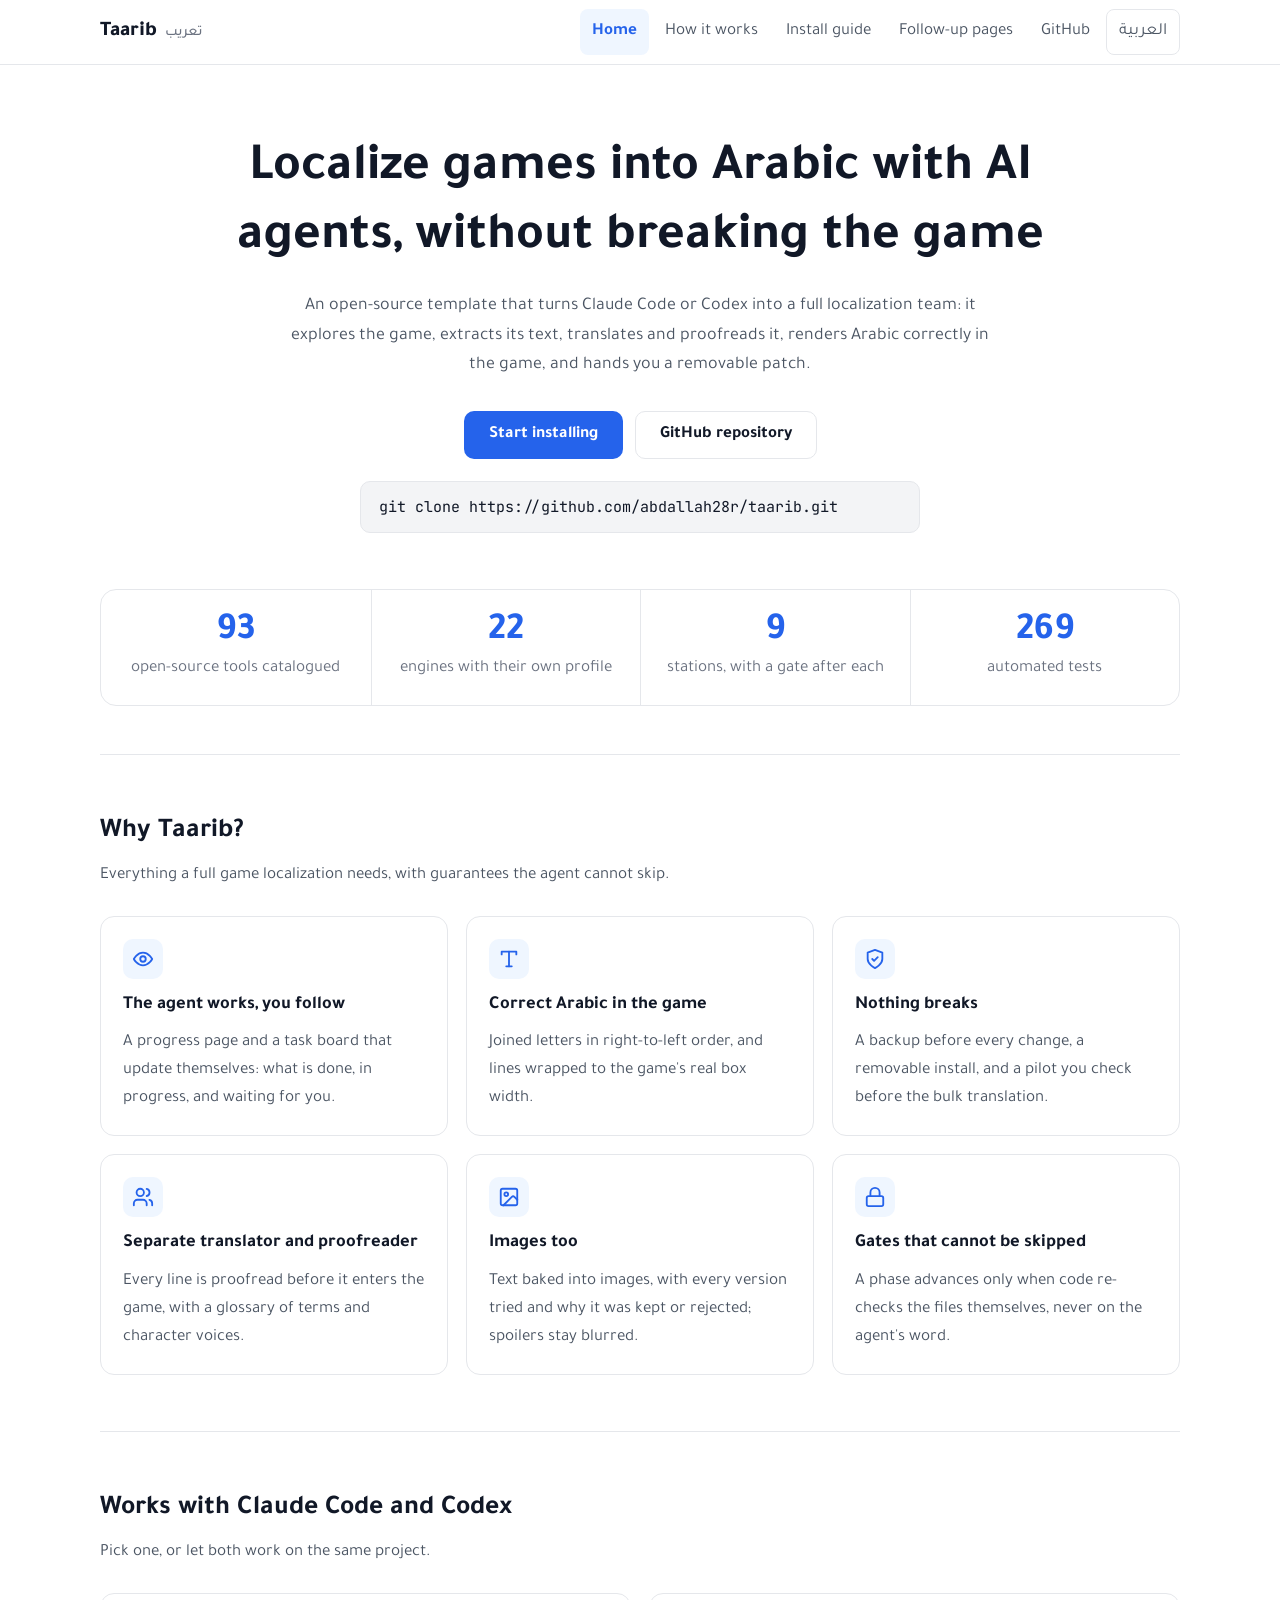
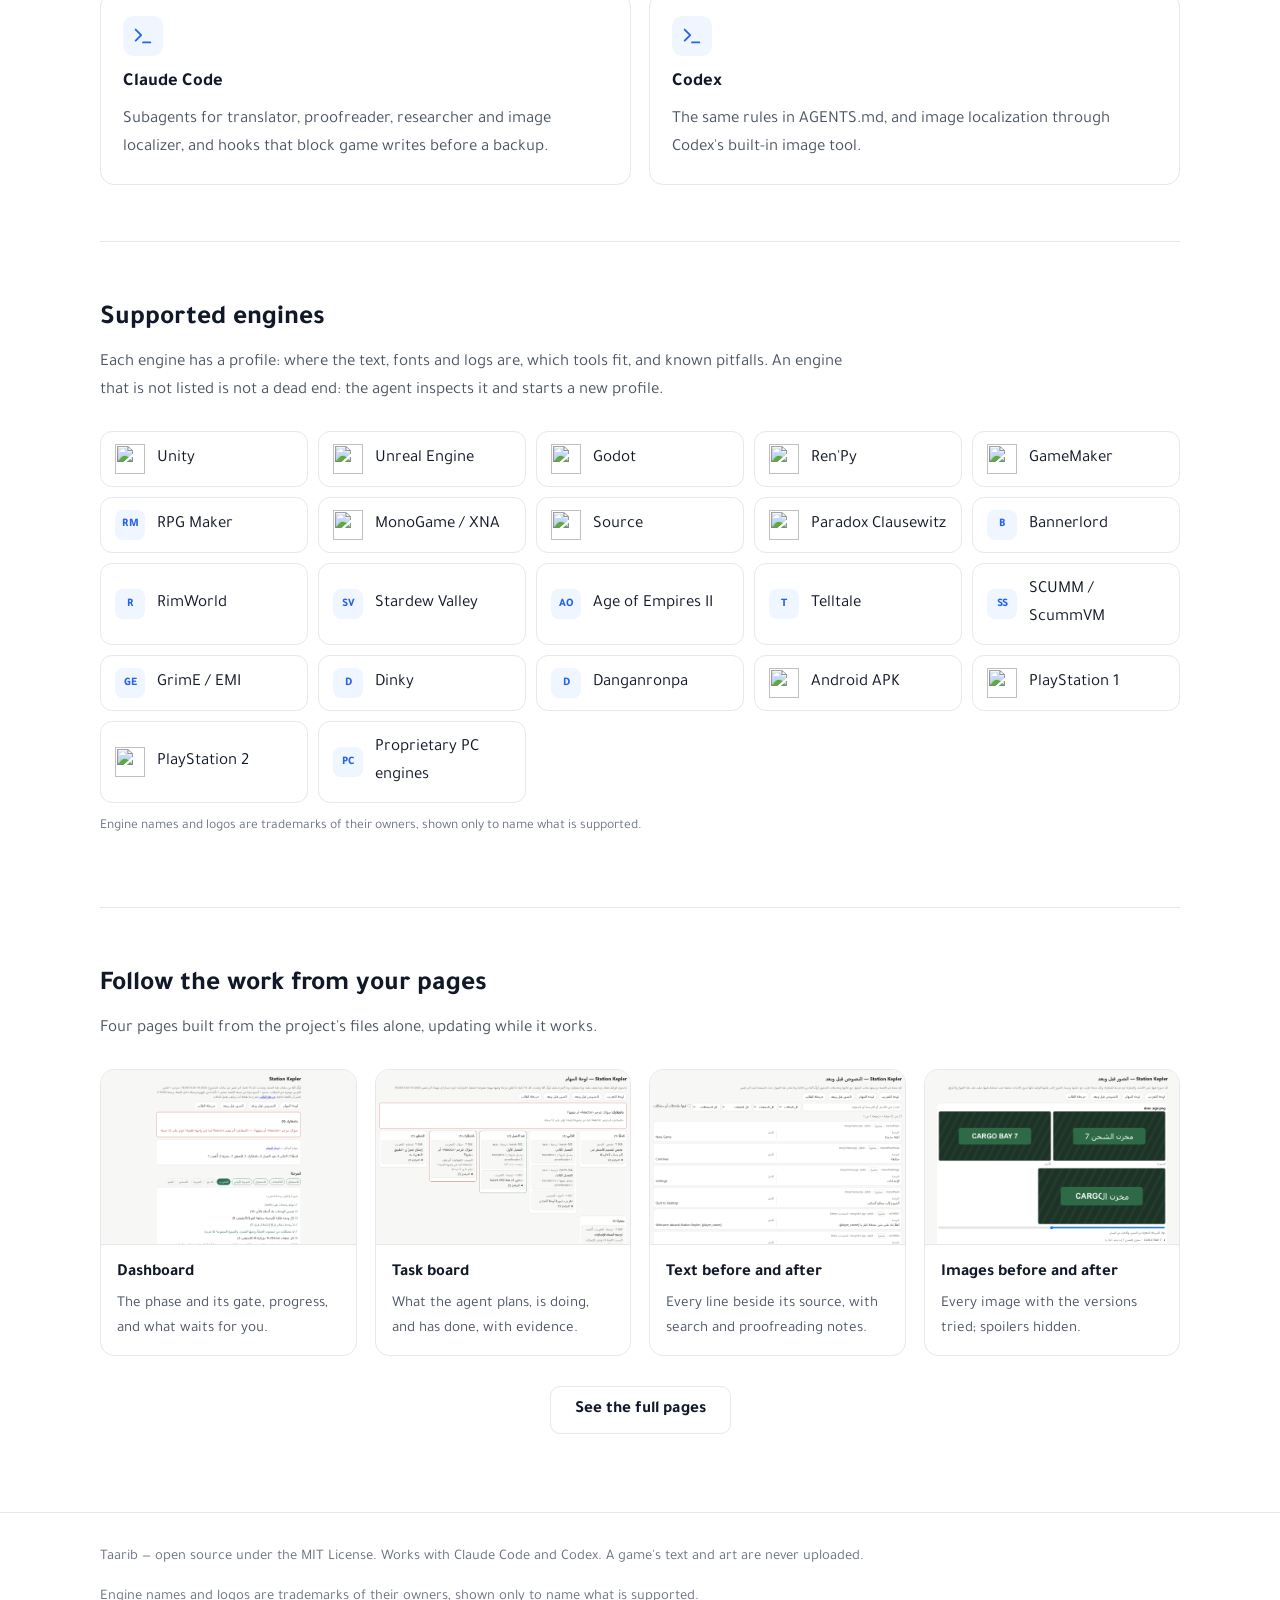
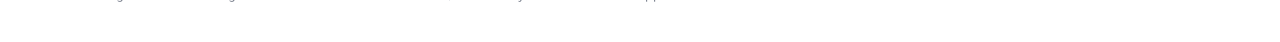
==== docs/en/index.html @ 4b10aa7d "Website in docs/ for GitHub Pages: home, how it works, install guide, follow-up pages Arabic and Eng" ====
<!doctype html>
<html lang="en" dir="ltr">
<head>
<meta charset="utf-8">
<meta name="viewport" content="width=device-width,initial-scale=1">
<title>Taarib — Arabic game localization with AI agents</title>
<meta name="description" content="An open-source template that turns Claude Code or Codex into a full localization team: it explores the game, extracts its text, translates and proofreads it, renders Arabic correctly in the game, and hands you a removable patch.">
<link rel="alternate" hreflang="ar" href="../index.html">
<link rel="preconnect" href="https://fonts.googleapis.com"><link rel="preconnect" href="https://fonts.gstatic.com" crossorigin>
<link href="https://fonts.googleapis.com/css2?family=Tajawal:wght@400;500;700;800&family=JetBrains+Mono:wght@400;600&display=swap" rel="stylesheet">
<link rel="stylesheet" href="../assets/site.css">
</head>
<body>
<a class="skip" href="#main">Skip to content</a>
<header class="site-head"><div class="wrap">
<a class="brand" href="index.html">Taarib <small>تعريب</small></a>
<nav class="site-nav" aria-label="Sections"><a href="index.html" aria-current="page">Home</a><a href="how-it-works.html">How it works</a><a href="install.html">Install guide</a><a href="showcase.html">Follow-up pages</a><a href="https://github.com/abdallah28r/taarib">GitHub</a><a class="lang" href="../index.html" hreflang="ar" lang="ar">العربية</a></nav>
</div></header>
<main id="main">
<div class="wrap">
<section class="hero"><h1>Localize games into Arabic with AI agents, without breaking the game</h1><p class="lead">An open-source template that turns Claude Code or Codex into a full localization team: it explores the game, extracts its text, translates and proofreads it, renders Arabic correctly in the game, and hands you a removable patch.</p>
<div class="cta"><a class="btn primary" href="install.html">Start installing</a><a class="btn ghost" href="https://github.com/abdallah28r/taarib">GitHub repository</a></div>
<div class="cmd">git clone https://github.com/abdallah28r/taarib.git</div></section>
<div class="stats"><div class="stat"><b>93</b><span>open-source tools catalogued</span></div><div class="stat"><b>22</b><span>engines with their own profile</span></div><div class="stat"><b>9</b><span>stations, with a gate after each</span></div><div class="stat"><b>269</b><span>automated tests</span></div></div>
<section class="block"><h2>Why Taarib?</h2><p class="sub">Everything a full game localization needs, with guarantees the agent cannot skip.</p><div class="grid"><article class="card"><span class="icon" aria-hidden="true"><svg viewBox="0 0 24 24" fill="none" stroke="currentColor" stroke-width="2" stroke-linecap="round" stroke-linejoin="round"><path d="M2 12s3.5-7 10-7 10 7 10 7-3.5 7-10 7S2 12 2 12z"/><circle cx="12" cy="12" r="3"/></svg></span><h3>The agent works, you follow</h3><p>A progress page and a task board that update themselves: what is done, in progress, and waiting for you.</p></article><article class="card"><span class="icon" aria-hidden="true"><svg viewBox="0 0 24 24" fill="none" stroke="currentColor" stroke-width="2" stroke-linecap="round" stroke-linejoin="round"><path d="M4 7V4h16v3"/><path d="M9 20h6"/><path d="M12 4v16"/></svg></span><h3>Correct Arabic in the game</h3><p>Joined letters in right-to-left order, and lines wrapped to the game's real box width.</p></article><article class="card"><span class="icon" aria-hidden="true"><svg viewBox="0 0 24 24" fill="none" stroke="currentColor" stroke-width="2" stroke-linecap="round" stroke-linejoin="round"><path d="M12 22s8-4 8-10V5l-8-3-8 3v7c0 6 8 10 8 10z"/><path d="m9 12 2 2 4-4"/></svg></span><h3>Nothing breaks</h3><p>A backup before every change, a removable install, and a pilot you check before the bulk translation.</p></article><article class="card"><span class="icon" aria-hidden="true"><svg viewBox="0 0 24 24" fill="none" stroke="currentColor" stroke-width="2" stroke-linecap="round" stroke-linejoin="round"><path d="M16 21v-2a4 4 0 0 0-4-4H6a4 4 0 0 0-4 4v2"/><circle cx="9" cy="7" r="4"/><path d="M22 21v-2a4 4 0 0 0-3-3.9"/><path d="M16 3.1a4 4 0 0 1 0 7.8"/></svg></span><h3>Separate translator and proofreader</h3><p>Every line is proofread before it enters the game, with a glossary of terms and character voices.</p></article><article class="card"><span class="icon" aria-hidden="true"><svg viewBox="0 0 24 24" fill="none" stroke="currentColor" stroke-width="2" stroke-linecap="round" stroke-linejoin="round"><rect x="3" y="3" width="18" height="18" rx="2"/><circle cx="9" cy="9" r="2"/><path d="m21 15-3.1-3.1a2 2 0 0 0-2.8 0L6 21"/></svg></span><h3>Images too</h3><p>Text baked into images, with every version tried and why it was kept or rejected; spoilers stay blurred.</p></article><article class="card"><span class="icon" aria-hidden="true"><svg viewBox="0 0 24 24" fill="none" stroke="currentColor" stroke-width="2" stroke-linecap="round" stroke-linejoin="round"><rect x="3" y="11" width="18" height="11" rx="2"/><path d="M7 11V7a5 5 0 0 1 10 0v4"/></svg></span><h3>Gates that cannot be skipped</h3><p>A phase advances only when code re-checks the files themselves, never on the agent's word.</p></article></div></section>
<section class="block"><h2>Works with Claude Code and Codex</h2><p class="sub">Pick one, or let both work on the same project.</p><div class="runtimes"><article class="card"><span class="icon" aria-hidden="true"><svg viewBox="0 0 24 24" fill="none" stroke="currentColor" stroke-width="2" stroke-linecap="round" stroke-linejoin="round"><path d="m4 17 6-6-6-6"/><path d="M12 19h8"/></svg></span><h3><bdi>Claude Code</bdi></h3><p>Subagents for translator, proofreader, researcher and image localizer, and hooks that block game writes before a backup.</p></article><article class="card"><span class="icon" aria-hidden="true"><svg viewBox="0 0 24 24" fill="none" stroke="currentColor" stroke-width="2" stroke-linecap="round" stroke-linejoin="round"><path d="m4 17 6-6-6-6"/><path d="M12 19h8"/></svg></span><h3><bdi>Codex</bdi></h3><p>The same rules in AGENTS.md, and image localization through Codex's built-in image tool.</p></article></div></section>
<section class="block"><h2>Supported engines</h2><p class="sub">Each engine has a profile: where the text, fonts and logs are, which tools fit, and known pitfalls. An engine that is not listed is not a dead end: the agent inspects it and starts a new profile.</p><ul class="engines"><li><img src="https://cdn.jsdelivr.net/npm/simple-icons@13.21.0/icons/unity.svg" alt="" width="30" height="30" loading="lazy"><span><bdi>Unity</bdi></span></li><li><img src="https://cdn.jsdelivr.net/npm/simple-icons@13.21.0/icons/unrealengine.svg" alt="" width="30" height="30" loading="lazy"><span><bdi>Unreal Engine</bdi></span></li><li><img src="https://cdn.jsdelivr.net/npm/simple-icons@13.21.0/icons/godotengine.svg" alt="" width="30" height="30" loading="lazy"><span><bdi>Godot</bdi></span></li><li><img src="https://cdn.jsdelivr.net/npm/simple-icons@13.21.0/icons/renpy.svg" alt="" width="30" height="30" loading="lazy"><span><bdi>Ren'Py</bdi></span></li><li><img src="https://cdn.jsdelivr.net/npm/simple-icons@13.21.0/icons/gamemaker.svg" alt="" width="30" height="30" loading="lazy"><span><bdi>GameMaker</bdi></span></li><li><span class="mono" aria-hidden="true">RM</span><span><bdi>RPG Maker</bdi></span></li><li><img src="https://cdn.jsdelivr.net/npm/simple-icons@13.21.0/icons/monogame.svg" alt="" width="30" height="30" loading="lazy"><span><bdi>MonoGame / XNA</bdi></span></li><li><img src="https://cdn.jsdelivr.net/npm/simple-icons@13.21.0/icons/valve.svg" alt="" width="30" height="30" loading="lazy"><span><bdi>Source</bdi></span></li><li><img src="https://cdn.jsdelivr.net/npm/simple-icons@13.21.0/icons/paradoxinteractive.svg" alt="" width="30" height="30" loading="lazy"><span><bdi>Paradox Clausewitz</bdi></span></li><li><span class="mono" aria-hidden="true">B</span><span><bdi>Bannerlord</bdi></span></li><li><span class="mono" aria-hidden="true">R</span><span><bdi>RimWorld</bdi></span></li><li><span class="mono" aria-hidden="true">SV</span><span><bdi>Stardew Valley</bdi></span></li><li><span class="mono" aria-hidden="true">AO</span><span><bdi>Age of Empires II</bdi></span></li><li><span class="mono" aria-hidden="true">T</span><span><bdi>Telltale</bdi></span></li><li><span class="mono" aria-hidden="true">SS</span><span><bdi>SCUMM / ScummVM</bdi></span></li><li><span class="mono" aria-hidden="true">GE</span><span><bdi>GrimE / EMI</bdi></span></li><li><span class="mono" aria-hidden="true">D</span><span><bdi>Dinky</bdi></span></li><li><span class="mono" aria-hidden="true">D</span><span><bdi>Danganronpa</bdi></span></li><li><img src="https://cdn.jsdelivr.net/npm/simple-icons@13.21.0/icons/android.svg" alt="" width="30" height="30" loading="lazy"><span><bdi>Android APK</bdi></span></li><li><img src="https://cdn.jsdelivr.net/npm/simple-icons@13.21.0/icons/playstation.svg" alt="" width="30" height="30" loading="lazy"><span><bdi>PlayStation 1</bdi></span></li><li><img src="https://cdn.jsdelivr.net/npm/simple-icons@13.21.0/icons/playstation.svg" alt="" width="30" height="30" loading="lazy"><span><bdi>PlayStation 2</bdi></span></li><li><span class="mono" aria-hidden="true">PC</span><span><bdi>Proprietary PC engines</bdi></span></li></ul>
<p class="note">Engine names and logos are trademarks of their owners, shown only to name what is supported.</p></section>
<section class="block"><h2>Follow the work from your pages</h2><p class="sub">Four pages built from the project's files alone, updating while it works.</p><div class="shots"><a class="shot" href="showcase.html#dashboard"><div class="frame"><img src="../assets/screens/dashboard.png" alt="Dashboard" loading="lazy"></div><div class="txt"><h3>Dashboard</h3><p>The phase and its gate, progress, and what waits for you.</p></div></a><a class="shot" href="showcase.html#tasks"><div class="frame"><img src="../assets/screens/tasks.png" alt="Task board" loading="lazy"></div><div class="txt"><h3>Task board</h3><p>What the agent plans, is doing, and has done, with evidence.</p></div></a><a class="shot" href="showcase.html#texts"><div class="frame"><img src="../assets/screens/texts.png" alt="Text before and after" loading="lazy"></div><div class="txt"><h3>Text before and after</h3><p>Every line beside its source, with search and proofreading notes.</p></div></a><a class="shot" href="showcase.html#images"><div class="frame"><img src="../assets/screens/images.png" alt="Images before and after" loading="lazy"></div><div class="txt"><h3>Images before and after</h3><p>Every image with the versions tried; spoilers hidden.</p></div></a></div>
<div class="cta"><a class="btn ghost" href="showcase.html">See the full pages</a></div></section>
</div>
</main>
<footer class="site-foot"><div class="wrap"><span>Taarib — open source under the MIT License. Works with Claude Code and Codex. A game's text and art are never uploaded.</span><span>Engine names and logos are trademarks of their owners, shown only to name what is supported.</span></div></footer>
</body>
</html>
---- docs/assets/site.css ----
/* taarib site — clean documentation style (direction D). Light and dark themes from tokens. */
:root{--bg:#ffffff;--surface:#f8fafc;--card:#ffffff;--ink:#111827;--muted:#4b5563;--faint:#6b7280;--line:#e5e7eb;
--accent:#2563eb;--accent-ink:#ffffff;--accent-soft:#eff6ff;--ok:#047857;--warn:#b45309;--code:#f3f4f6;
--radius:14px;--font:"Tajawal",system-ui,"Segoe UI",sans-serif;--mono:"JetBrains Mono",ui-monospace,Consolas,monospace}
@media (prefers-color-scheme:dark){:root:not([data-theme="light"]){--bg:#0b1120;--surface:#0f172a;--card:#111a2e;--ink:#f1f5f9;
--muted:#cbd5e1;--faint:#94a3b8;--line:#1f2a44;--accent:#60a5fa;--accent-ink:#0b1120;--accent-soft:#132240;--ok:#34d399;
--warn:#fbbf24;--code:#0f1a30}}
:root[data-theme="dark"]{--bg:#0b1120;--surface:#0f172a;--card:#111a2e;--ink:#f1f5f9;--muted:#cbd5e1;--faint:#94a3b8;
--line:#1f2a44;--accent:#60a5fa;--accent-ink:#0b1120;--accent-soft:#132240;--ok:#34d399;--warn:#fbbf24;--code:#0f1a30}
*{box-sizing:border-box}html{scroll-behavior:smooth}@media (prefers-reduced-motion:reduce){html{scroll-behavior:auto}}
body{margin:0;background:var(--bg);color:var(--ink);font:17px/1.75 var(--font);-webkit-font-smoothing:antialiased}
[lang="en"] body,body[lang="en"]{line-height:1.65}
a{color:var(--accent)}img{max-width:100%;height:auto}bdi{unicode-bidi:isolate}
:focus-visible{outline:3px solid var(--accent);outline-offset:2px;border-radius:6px}
.wrap{max-width:1120px;margin:0 auto;padding:0 20px}
.skip{position:absolute;inset-inline-start:-999px}.skip:focus{inset-inline-start:16px;top:12px;background:var(--card);padding:8px 12px;z-index:9}

/* header */
.site-head{position:sticky;top:0;z-index:5;background:color-mix(in srgb,var(--bg) 88%,transparent);backdrop-filter:blur(8px);
border-bottom:1px solid var(--line)}
.site-head .wrap{display:flex;align-items:center;gap:20px;min-height:64px;flex-wrap:wrap}
.brand{display:flex;align-items:baseline;gap:8px;font-weight:800;font-size:1.3rem;color:var(--ink);text-decoration:none}
.brand small{font-weight:500;color:var(--faint);font-size:.9rem}
.site-nav{display:flex;gap:4px;flex-wrap:wrap;margin-inline-start:auto}
.site-nav a{color:var(--muted);text-decoration:none;padding:8px 12px;border-radius:8px;min-height:40px;display:inline-flex;align-items:center}
.site-nav a:hover{background:var(--surface);color:var(--ink)}.site-nav a[aria-current="page"]{color:var(--accent);background:var(--accent-soft);font-weight:700}
.lang{border:1px solid var(--line)}
@media (max-width:760px){.site-nav{margin-inline-start:0;width:100%;overflow-x:auto;flex-wrap:nowrap;padding-bottom:8px}.site-nav a{white-space:nowrap}}

/* hero */
.hero{text-align:center;padding:72px 0 40px}.hero h1{font-size:clamp(2rem,5vw,3.3rem);line-height:1.3;margin:0 auto 18px;max-width:880px}
.hero .lead{max-width:720px;margin:0 auto;color:var(--muted);font-size:1.12rem}
.cta{display:flex;gap:12px;justify-content:center;flex-wrap:wrap;margin:30px 0 22px}
.btn{display:inline-flex;align-items:center;justify-content:center;gap:8px;min-height:48px;padding:0 24px;border-radius:10px;
font-weight:700;text-decoration:none;border:1px solid transparent;transition:background-color .15s,border-color .15s}
.btn.primary{background:var(--accent);color:var(--accent-ink)}.btn.primary:hover{filter:brightness(1.08)}
.btn.ghost{border-color:var(--line);color:var(--ink)}.btn.ghost:hover{border-color:var(--accent)}
.cmd{direction:ltr;text-align:left;font:15px/1.5 var(--mono);background:var(--code);border:1px solid var(--line);border-radius:10px;
padding:14px 18px;overflow-x:auto;white-space:nowrap;max-width:560px;margin:0 auto}
pre.cmd{white-space:pre;max-width:none;margin:12px 0}

/* sections */
section.block{padding:56px 0;border-top:1px solid var(--line)}section.block>h2{font-size:1.7rem;margin:0 0 6px}
.sub{color:var(--muted);margin:0 0 26px;max-width:760px}
.stats{display:grid;grid-template-columns:repeat(auto-fit,minmax(170px,1fr));border:1px solid var(--line);border-radius:16px;
overflow:hidden;margin:16px 0 48px}
.stat{padding:22px 18px;text-align:center}.stat+.stat{border-inline-start:1px solid var(--line)}
.stat b{display:block;font-size:2.4rem;line-height:1.1;color:var(--accent)}.stat span{color:var(--faint)}
@media (max-width:620px){.stat+.stat{border-inline-start:0;border-top:1px solid var(--line)}}
.grid{display:grid;grid-template-columns:repeat(auto-fit,minmax(280px,1fr));gap:18px}
.card{background:var(--card);border:1px solid var(--line);border-radius:var(--radius);padding:22px}
.card h3{margin:0 0 8px;font-size:1.15rem}.card p{margin:0;color:var(--muted)}
.icon{width:40px;height:40px;border-radius:10px;background:var(--accent-soft);color:var(--accent);display:grid;place-items:center;margin-bottom:12px}
.icon svg{width:22px;height:22px}
.runtimes{display:grid;grid-template-columns:repeat(auto-fit,minmax(260px,1fr));gap:18px}

/* engines */
.engines{list-style:none;padding:0;margin:0;display:grid;grid-template-columns:repeat(auto-fill,minmax(176px,1fr));gap:10px}
.engines li{display:flex;align-items:center;gap:12px;padding:12px 14px;border:1px solid var(--line);border-radius:12px;background:var(--card)}
.engines img,.engines .mono{width:30px;height:30px;flex:0 0 30px}
.engines img{filter:none}@media (prefers-color-scheme:dark){:root:not([data-theme="light"]) .engines img{filter:invert(1)}}
:root[data-theme="dark"] .engines img{filter:invert(1)}
.engines .mono{display:grid;place-items:center;border-radius:8px;background:var(--accent-soft);color:var(--accent);font-weight:800;font-size:.72rem;direction:ltr}
.note{font-size:.85rem;color:var(--faint);margin-top:12px}

/* showcase */
.shots{display:grid;grid-template-columns:repeat(auto-fit,minmax(240px,1fr));gap:18px}
.shot{display:block;text-decoration:none;color:inherit;border:1px solid var(--line);border-radius:var(--radius);overflow:hidden;background:var(--card)}
.shot .frame{aspect-ratio:16/11;overflow:hidden;background:var(--surface);border-bottom:1px solid var(--line)}
.shot img{width:100%;display:block}.shot div.txt{padding:14px 16px}.shot h3{margin:0 0 4px;font-size:1.05rem}.shot p{margin:0;color:var(--muted);font-size:.95rem}
.shot:hover{border-color:var(--accent)}
.full{margin:20px 0 48px}.full figure{margin:0;border:1px solid var(--line);border-radius:var(--radius);overflow:hidden}
.full figcaption{padding:12px 16px;color:var(--muted);font-size:.95rem;border-top:1px solid var(--line);background:var(--surface)}
.full .viewport{max-height:720px;overflow:auto}

/* docs pages */
.doc{display:grid;grid-template-columns:240px 1fr;gap:40px;padding:40px 0 64px}
.toc{position:sticky;top:84px;align-self:start;font-size:.95rem}.toc ol{list-style:none;padding:0;margin:0}
.toc a{display:block;padding:6px 10px;border-radius:8px;color:var(--muted);text-decoration:none}.toc a:hover{background:var(--surface);color:var(--ink)}
.toc p{font-weight:700;margin:0 0 8px;color:var(--ink)}
@media (max-width:900px){.doc{grid-template-columns:1fr}.toc{position:static}}
.doc h1{font-size:clamp(1.8rem,4vw,2.5rem);margin:0 0 10px}.doc .lead{color:var(--muted);font-size:1.08rem;margin:0 0 28px}
.doc h2{font-size:1.45rem;margin:40px 0 10px;scroll-margin-top:84px}.doc h3{font-size:1.15rem;margin:28px 0 8px;scroll-margin-top:84px}
.doc figure{margin:16px 0 24px;border:1px solid var(--line);border-radius:12px;overflow:hidden;background:#1b1b1b}
.doc figure img{display:block;margin:0 auto}.doc figcaption{padding:10px 14px;color:var(--muted);background:var(--surface);font-size:.92rem}
.steps{counter-reset:step;list-style:none;padding:0;margin:0}.steps>li{counter-increment:step;position:relative;padding-inline-start:52px;margin:0 0 26px}
.steps>li::before{content:counter(step);position:absolute;inset-inline-start:0;top:0;width:36px;height:36px;border-radius:50%;
background:var(--accent);color:var(--accent-ink);font-weight:800;display:grid;place-items:center}
.callout{border:1px solid var(--line);border-inline-start:4px solid var(--accent);background:var(--accent-soft);border-radius:10px;padding:14px 16px;margin:16px 0}
.callout.soon{border-inline-start-color:var(--warn)}
.tabs{display:flex;gap:8px;flex-wrap:wrap;margin:8px 0 4px}.tabs a{border:1px solid var(--line);border-radius:999px;padding:6px 16px;text-decoration:none;color:var(--ink)}
.tabs a:hover{border-color:var(--accent)}

/* stations */
.station{border:1px solid var(--line);border-radius:var(--radius);background:var(--card);padding:22px;scroll-margin-top:84px}
.station header{display:flex;gap:14px;align-items:center;margin-bottom:12px}
.station .num{width:44px;height:44px;flex:0 0 44px;border-radius:12px;background:var(--accent);color:var(--accent-ink);font-weight:800;
font-size:1.2rem;display:grid;place-items:center}.station h2{margin:0;font-size:1.3rem}
.station .who{color:var(--faint);font-size:.95rem;margin:0}
.io{display:grid;grid-template-columns:1fr auto 1fr;gap:10px;align-items:center;background:var(--surface);border-radius:10px;padding:12px 14px;margin:8px 0 16px}
.io b{display:block;font-size:.8rem;color:var(--faint);font-weight:500}.io .arrow{color:var(--faint)}
@media (max-width:640px){.io{grid-template-columns:1fr}.io .arrow{display:none}}
.cols{display:grid;grid-template-columns:1fr 1fr;gap:18px}@media (max-width:760px){.cols{grid-template-columns:1fr}}
.cols h3{font-size:1rem;margin:0 0 6px}.cols ul{margin:0;padding-inline-start:20px;color:var(--muted)}
.gate{margin:12px 0 28px;border:1px dashed var(--accent);border-radius:var(--radius);padding:14px 18px;background:var(--accent-soft)}
.gate h3{margin:0 0 6px;font-size:1rem;color:var(--accent)}.gate ul{margin:0;padding:0;list-style:none}
.gate li{padding:3px 0}.gate li::before{content:"✓";color:var(--ok);font-weight:800;margin-inline-end:8px}

footer.site-foot{border-top:1px solid var(--line);padding:32px 0;color:var(--faint);font-size:.92rem}
footer.site-foot .wrap{display:flex;gap:16px;justify-content:space-between;flex-wrap:wrap}
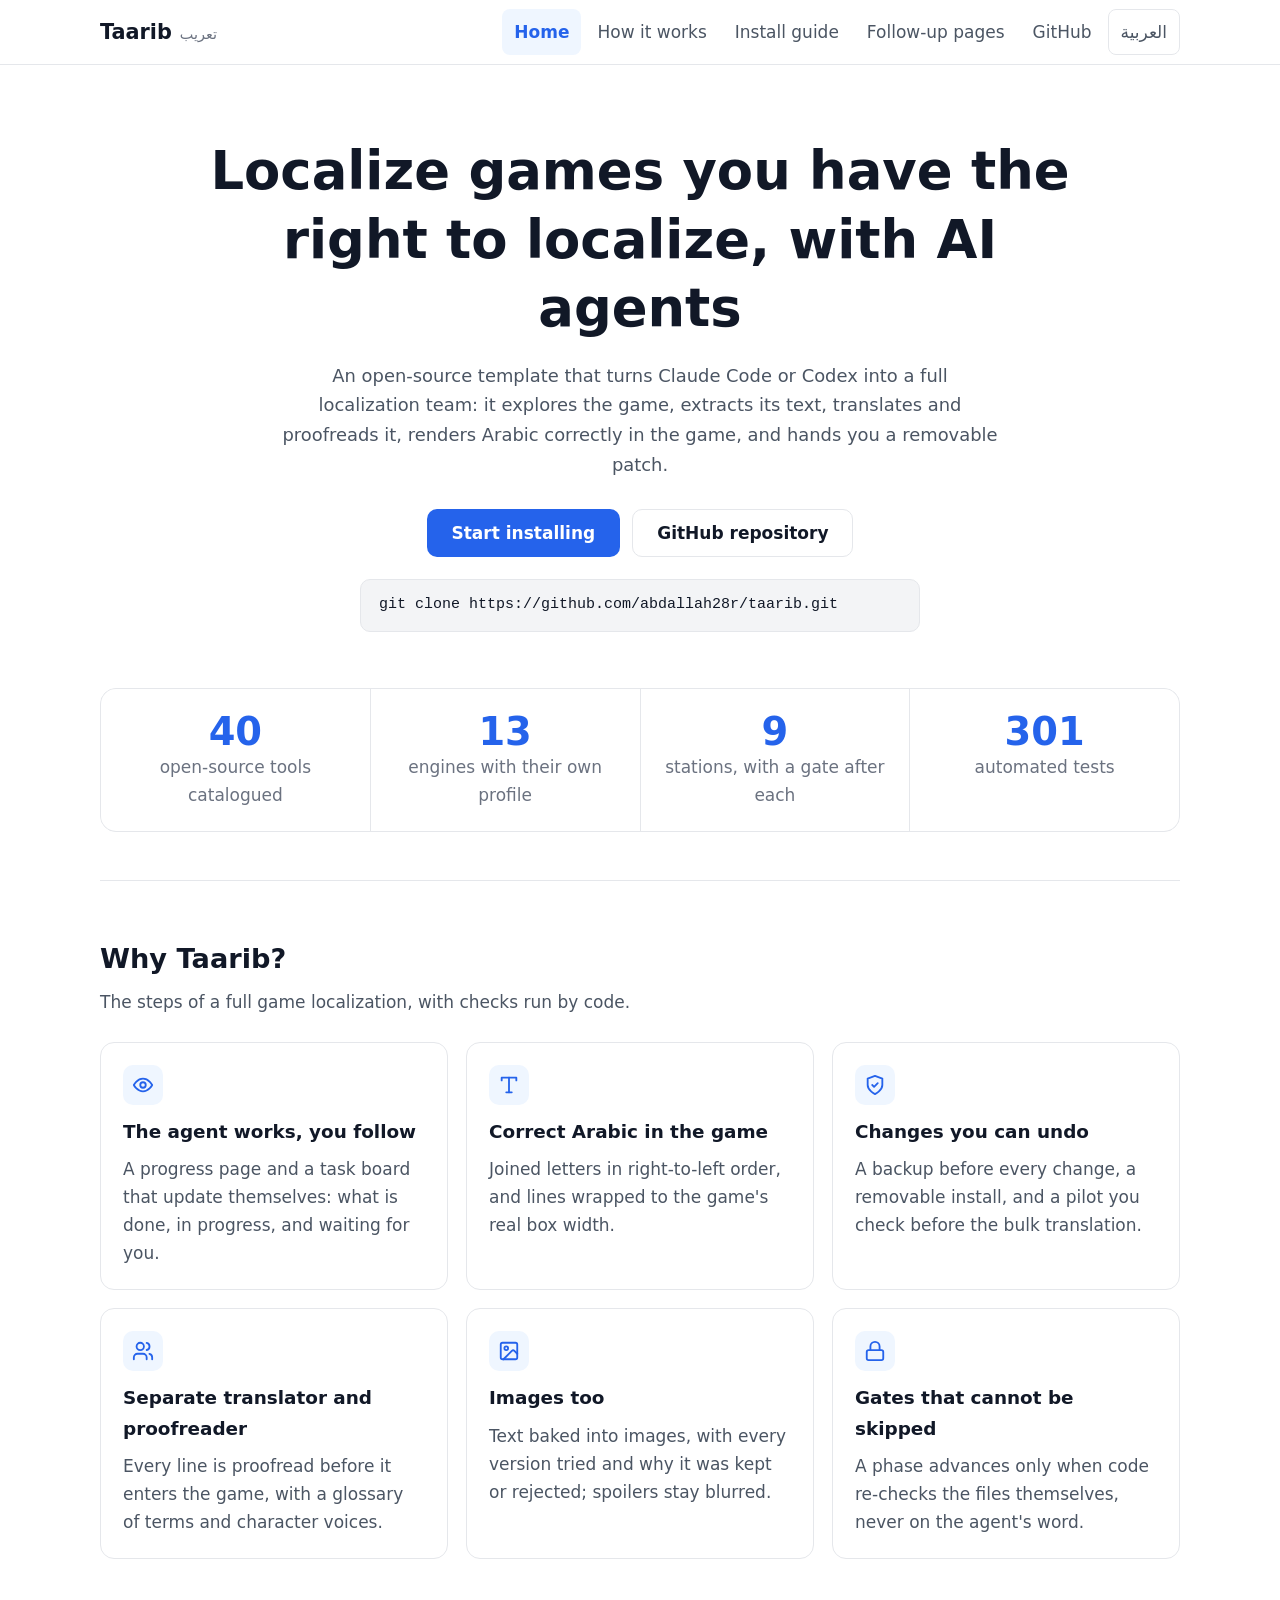
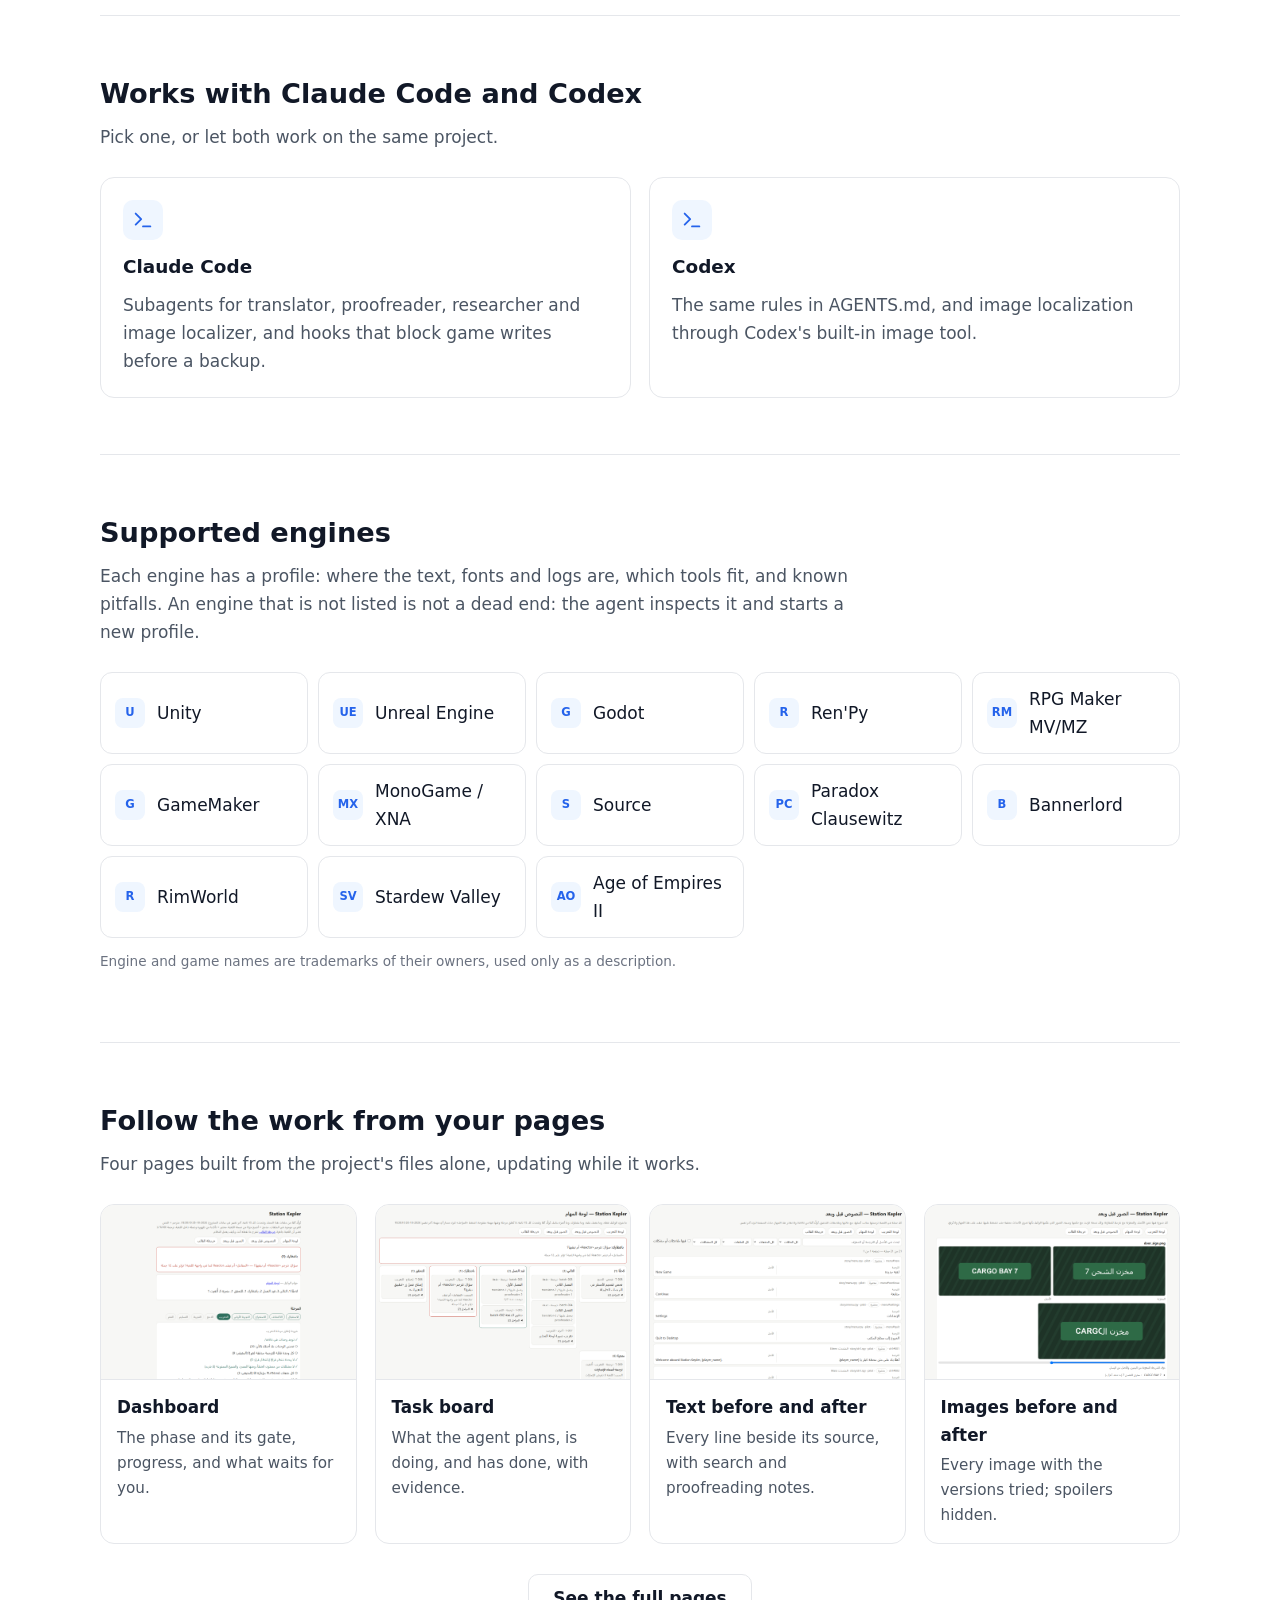
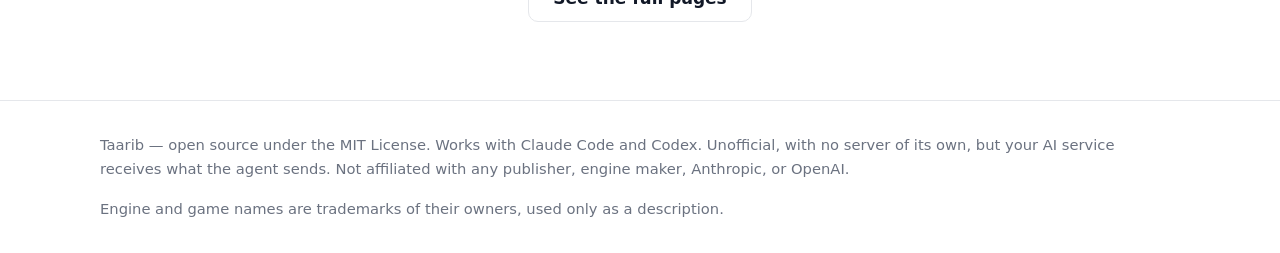
==== commit 761e3913: "Taarib: Arabic game localization with AI agents Project template for Claude Code and OpenAI Codex: t" ====
--- a/docs/en/index.html
+++ b/docs/en/index.html
@@ -6,8 +6,6 @@
 <title>Taarib — Arabic game localization with AI agents</title>
 <meta name="description" content="An open-source template that turns Claude Code or Codex into a full localization team: it explores the game, extracts its text, translates and proofreads it, renders Arabic correctly in the game, and hands you a removable patch.">
 <link rel="alternate" hreflang="ar" href="../index.html">
-<link rel="preconnect" href="https://fonts.googleapis.com"><link rel="preconnect" href="https://fonts.gstatic.com" crossorigin>
-<link href="https://fonts.googleapis.com/css2?family=Tajawal:wght@400;500;700;800&family=JetBrains+Mono:wght@400;600&display=swap" rel="stylesheet">
 <link rel="stylesheet" href="../assets/site.css">
 </head>
 <body>
@@ -18,18 +16,18 @@
 </div></header>
 <main id="main">
 <div class="wrap">
-<section class="hero"><h1>Localize games into Arabic with AI agents, without breaking the game</h1><p class="lead">An open-source template that turns Claude Code or Codex into a full localization team: it explores the game, extracts its text, translates and proofreads it, renders Arabic correctly in the game, and hands you a removable patch.</p>
+<section class="hero"><h1>Localize games you have the right to localize, with AI agents</h1><p class="lead">An open-source template that turns Claude Code or Codex into a full localization team: it explores the game, extracts its text, translates and proofreads it, renders Arabic correctly in the game, and hands you a removable patch.</p>
 <div class="cta"><a class="btn primary" href="install.html">Start installing</a><a class="btn ghost" href="https://github.com/abdallah28r/taarib">GitHub repository</a></div>
 <div class="cmd">git clone https://github.com/abdallah28r/taarib.git</div></section>
-<div class="stats"><div class="stat"><b>93</b><span>open-source tools catalogued</span></div><div class="stat"><b>22</b><span>engines with their own profile</span></div><div class="stat"><b>9</b><span>stations, with a gate after each</span></div><div class="stat"><b>269</b><span>automated tests</span></div></div>
-<section class="block"><h2>Why Taarib?</h2><p class="sub">Everything a full game localization needs, with guarantees the agent cannot skip.</p><div class="grid"><article class="card"><span class="icon" aria-hidden="true"><svg viewBox="0 0 24 24" fill="none" stroke="currentColor" stroke-width="2" stroke-linecap="round" stroke-linejoin="round"><path d="M2 12s3.5-7 10-7 10 7 10 7-3.5 7-10 7S2 12 2 12z"/><circle cx="12" cy="12" r="3"/></svg></span><h3>The agent works, you follow</h3><p>A progress page and a task board that update themselves: what is done, in progress, and waiting for you.</p></article><article class="card"><span class="icon" aria-hidden="true"><svg viewBox="0 0 24 24" fill="none" stroke="currentColor" stroke-width="2" stroke-linecap="round" stroke-linejoin="round"><path d="M4 7V4h16v3"/><path d="M9 20h6"/><path d="M12 4v16"/></svg></span><h3>Correct Arabic in the game</h3><p>Joined letters in right-to-left order, and lines wrapped to the game's real box width.</p></article><article class="card"><span class="icon" aria-hidden="true"><svg viewBox="0 0 24 24" fill="none" stroke="currentColor" stroke-width="2" stroke-linecap="round" stroke-linejoin="round"><path d="M12 22s8-4 8-10V5l-8-3-8 3v7c0 6 8 10 8 10z"/><path d="m9 12 2 2 4-4"/></svg></span><h3>Nothing breaks</h3><p>A backup before every change, a removable install, and a pilot you check before the bulk translation.</p></article><article class="card"><span class="icon" aria-hidden="true"><svg viewBox="0 0 24 24" fill="none" stroke="currentColor" stroke-width="2" stroke-linecap="round" stroke-linejoin="round"><path d="M16 21v-2a4 4 0 0 0-4-4H6a4 4 0 0 0-4 4v2"/><circle cx="9" cy="7" r="4"/><path d="M22 21v-2a4 4 0 0 0-3-3.9"/><path d="M16 3.1a4 4 0 0 1 0 7.8"/></svg></span><h3>Separate translator and proofreader</h3><p>Every line is proofread before it enters the game, with a glossary of terms and character voices.</p></article><article class="card"><span class="icon" aria-hidden="true"><svg viewBox="0 0 24 24" fill="none" stroke="currentColor" stroke-width="2" stroke-linecap="round" stroke-linejoin="round"><rect x="3" y="3" width="18" height="18" rx="2"/><circle cx="9" cy="9" r="2"/><path d="m21 15-3.1-3.1a2 2 0 0 0-2.8 0L6 21"/></svg></span><h3>Images too</h3><p>Text baked into images, with every version tried and why it was kept or rejected; spoilers stay blurred.</p></article><article class="card"><span class="icon" aria-hidden="true"><svg viewBox="0 0 24 24" fill="none" stroke="currentColor" stroke-width="2" stroke-linecap="round" stroke-linejoin="round"><rect x="3" y="11" width="18" height="11" rx="2"/><path d="M7 11V7a5 5 0 0 1 10 0v4"/></svg></span><h3>Gates that cannot be skipped</h3><p>A phase advances only when code re-checks the files themselves, never on the agent's word.</p></article></div></section>
+<div class="stats"><div class="stat"><b>40</b><span>open-source tools catalogued</span></div><div class="stat"><b>13</b><span>engines with their own profile</span></div><div class="stat"><b>9</b><span>stations, with a gate after each</span></div><div class="stat"><b>301</b><span>automated tests</span></div></div>
+<section class="block"><h2>Why Taarib?</h2><p class="sub">The steps of a full game localization, with checks run by code.</p><div class="grid"><article class="card"><span class="icon" aria-hidden="true"><svg viewBox="0 0 24 24" fill="none" stroke="currentColor" stroke-width="2" stroke-linecap="round" stroke-linejoin="round"><path d="M2 12s3.5-7 10-7 10 7 10 7-3.5 7-10 7S2 12 2 12z"/><circle cx="12" cy="12" r="3"/></svg></span><h3>The agent works, you follow</h3><p>A progress page and a task board that update themselves: what is done, in progress, and waiting for you.</p></article><article class="card"><span class="icon" aria-hidden="true"><svg viewBox="0 0 24 24" fill="none" stroke="currentColor" stroke-width="2" stroke-linecap="round" stroke-linejoin="round"><path d="M4 7V4h16v3"/><path d="M9 20h6"/><path d="M12 4v16"/></svg></span><h3>Correct Arabic in the game</h3><p>Joined letters in right-to-left order, and lines wrapped to the game's real box width.</p></article><article class="card"><span class="icon" aria-hidden="true"><svg viewBox="0 0 24 24" fill="none" stroke="currentColor" stroke-width="2" stroke-linecap="round" stroke-linejoin="round"><path d="M12 22s8-4 8-10V5l-8-3-8 3v7c0 6 8 10 8 10z"/><path d="m9 12 2 2 4-4"/></svg></span><h3>Changes you can undo</h3><p>A backup before every change, a removable install, and a pilot you check before the bulk translation.</p></article><article class="card"><span class="icon" aria-hidden="true"><svg viewBox="0 0 24 24" fill="none" stroke="currentColor" stroke-width="2" stroke-linecap="round" stroke-linejoin="round"><path d="M16 21v-2a4 4 0 0 0-4-4H6a4 4 0 0 0-4 4v2"/><circle cx="9" cy="7" r="4"/><path d="M22 21v-2a4 4 0 0 0-3-3.9"/><path d="M16 3.1a4 4 0 0 1 0 7.8"/></svg></span><h3>Separate translator and proofreader</h3><p>Every line is proofread before it enters the game, with a glossary of terms and character voices.</p></article><article class="card"><span class="icon" aria-hidden="true"><svg viewBox="0 0 24 24" fill="none" stroke="currentColor" stroke-width="2" stroke-linecap="round" stroke-linejoin="round"><rect x="3" y="3" width="18" height="18" rx="2"/><circle cx="9" cy="9" r="2"/><path d="m21 15-3.1-3.1a2 2 0 0 0-2.8 0L6 21"/></svg></span><h3>Images too</h3><p>Text baked into images, with every version tried and why it was kept or rejected; spoilers stay blurred.</p></article><article class="card"><span class="icon" aria-hidden="true"><svg viewBox="0 0 24 24" fill="none" stroke="currentColor" stroke-width="2" stroke-linecap="round" stroke-linejoin="round"><rect x="3" y="11" width="18" height="11" rx="2"/><path d="M7 11V7a5 5 0 0 1 10 0v4"/></svg></span><h3>Gates that cannot be skipped</h3><p>A phase advances only when code re-checks the files themselves, never on the agent's word.</p></article></div></section>
 <section class="block"><h2>Works with Claude Code and Codex</h2><p class="sub">Pick one, or let both work on the same project.</p><div class="runtimes"><article class="card"><span class="icon" aria-hidden="true"><svg viewBox="0 0 24 24" fill="none" stroke="currentColor" stroke-width="2" stroke-linecap="round" stroke-linejoin="round"><path d="m4 17 6-6-6-6"/><path d="M12 19h8"/></svg></span><h3><bdi>Claude Code</bdi></h3><p>Subagents for translator, proofreader, researcher and image localizer, and hooks that block game writes before a backup.</p></article><article class="card"><span class="icon" aria-hidden="true"><svg viewBox="0 0 24 24" fill="none" stroke="currentColor" stroke-width="2" stroke-linecap="round" stroke-linejoin="round"><path d="m4 17 6-6-6-6"/><path d="M12 19h8"/></svg></span><h3><bdi>Codex</bdi></h3><p>The same rules in AGENTS.md, and image localization through Codex's built-in image tool.</p></article></div></section>
-<section class="block"><h2>Supported engines</h2><p class="sub">Each engine has a profile: where the text, fonts and logs are, which tools fit, and known pitfalls. An engine that is not listed is not a dead end: the agent inspects it and starts a new profile.</p><ul class="engines"><li><img src="https://cdn.jsdelivr.net/npm/simple-icons@13.21.0/icons/unity.svg" alt="" width="30" height="30" loading="lazy"><span><bdi>Unity</bdi></span></li><li><img src="https://cdn.jsdelivr.net/npm/simple-icons@13.21.0/icons/unrealengine.svg" alt="" width="30" height="30" loading="lazy"><span><bdi>Unreal Engine</bdi></span></li><li><img src="https://cdn.jsdelivr.net/npm/simple-icons@13.21.0/icons/godotengine.svg" alt="" width="30" height="30" loading="lazy"><span><bdi>Godot</bdi></span></li><li><img src="https://cdn.jsdelivr.net/npm/simple-icons@13.21.0/icons/renpy.svg" alt="" width="30" height="30" loading="lazy"><span><bdi>Ren'Py</bdi></span></li><li><img src="https://cdn.jsdelivr.net/npm/simple-icons@13.21.0/icons/gamemaker.svg" alt="" width="30" height="30" loading="lazy"><span><bdi>GameMaker</bdi></span></li><li><span class="mono" aria-hidden="true">RM</span><span><bdi>RPG Maker</bdi></span></li><li><img src="https://cdn.jsdelivr.net/npm/simple-icons@13.21.0/icons/monogame.svg" alt="" width="30" height="30" loading="lazy"><span><bdi>MonoGame / XNA</bdi></span></li><li><img src="https://cdn.jsdelivr.net/npm/simple-icons@13.21.0/icons/valve.svg" alt="" width="30" height="30" loading="lazy"><span><bdi>Source</bdi></span></li><li><img src="https://cdn.jsdelivr.net/npm/simple-icons@13.21.0/icons/paradoxinteractive.svg" alt="" width="30" height="30" loading="lazy"><span><bdi>Paradox Clausewitz</bdi></span></li><li><span class="mono" aria-hidden="true">B</span><span><bdi>Bannerlord</bdi></span></li><li><span class="mono" aria-hidden="true">R</span><span><bdi>RimWorld</bdi></span></li><li><span class="mono" aria-hidden="true">SV</span><span><bdi>Stardew Valley</bdi></span></li><li><span class="mono" aria-hidden="true">AO</span><span><bdi>Age of Empires II</bdi></span></li><li><span class="mono" aria-hidden="true">T</span><span><bdi>Telltale</bdi></span></li><li><span class="mono" aria-hidden="true">SS</span><span><bdi>SCUMM / ScummVM</bdi></span></li><li><span class="mono" aria-hidden="true">GE</span><span><bdi>GrimE / EMI</bdi></span></li><li><span class="mono" aria-hidden="true">D</span><span><bdi>Dinky</bdi></span></li><li><span class="mono" aria-hidden="true">D</span><span><bdi>Danganronpa</bdi></span></li><li><img src="https://cdn.jsdelivr.net/npm/simple-icons@13.21.0/icons/android.svg" alt="" width="30" height="30" loading="lazy"><span><bdi>Android APK</bdi></span></li><li><img src="https://cdn.jsdelivr.net/npm/simple-icons@13.21.0/icons/playstation.svg" alt="" width="30" height="30" loading="lazy"><span><bdi>PlayStation 1</bdi></span></li><li><img src="https://cdn.jsdelivr.net/npm/simple-icons@13.21.0/icons/playstation.svg" alt="" width="30" height="30" loading="lazy"><span><bdi>PlayStation 2</bdi></span></li><li><span class="mono" aria-hidden="true">PC</span><span><bdi>Proprietary PC engines</bdi></span></li></ul>
-<p class="note">Engine names and logos are trademarks of their owners, shown only to name what is supported.</p></section>
+<section class="block"><h2>Supported engines</h2><p class="sub">Each engine has a profile: where the text, fonts and logs are, which tools fit, and known pitfalls. An engine that is not listed is not a dead end: the agent inspects it and starts a new profile.</p><ul class="engines"><li><span class="mono" aria-hidden="true">U</span><span><bdi>Unity</bdi></span></li><li><span class="mono" aria-hidden="true">UE</span><span><bdi>Unreal Engine</bdi></span></li><li><span class="mono" aria-hidden="true">G</span><span><bdi>Godot</bdi></span></li><li><span class="mono" aria-hidden="true">R</span><span><bdi>Ren'Py</bdi></span></li><li><span class="mono" aria-hidden="true">RM</span><span><bdi>RPG Maker MV/MZ</bdi></span></li><li><span class="mono" aria-hidden="true">G</span><span><bdi>GameMaker</bdi></span></li><li><span class="mono" aria-hidden="true">MX</span><span><bdi>MonoGame / XNA</bdi></span></li><li><span class="mono" aria-hidden="true">S</span><span><bdi>Source</bdi></span></li><li><span class="mono" aria-hidden="true">PC</span><span><bdi>Paradox Clausewitz</bdi></span></li><li><span class="mono" aria-hidden="true">B</span><span><bdi>Bannerlord</bdi></span></li><li><span class="mono" aria-hidden="true">R</span><span><bdi>RimWorld</bdi></span></li><li><span class="mono" aria-hidden="true">SV</span><span><bdi>Stardew Valley</bdi></span></li><li><span class="mono" aria-hidden="true">AO</span><span><bdi>Age of Empires II</bdi></span></li></ul>
+<p class="note">Engine and game names are trademarks of their owners, used only as a description.</p></section>
 <section class="block"><h2>Follow the work from your pages</h2><p class="sub">Four pages built from the project's files alone, updating while it works.</p><div class="shots"><a class="shot" href="showcase.html#dashboard"><div class="frame"><img src="../assets/screens/dashboard.png" alt="Dashboard" loading="lazy"></div><div class="txt"><h3>Dashboard</h3><p>The phase and its gate, progress, and what waits for you.</p></div></a><a class="shot" href="showcase.html#tasks"><div class="frame"><img src="../assets/screens/tasks.png" alt="Task board" loading="lazy"></div><div class="txt"><h3>Task board</h3><p>What the agent plans, is doing, and has done, with evidence.</p></div></a><a class="shot" href="showcase.html#texts"><div class="frame"><img src="../assets/screens/texts.png" alt="Text before and after" loading="lazy"></div><div class="txt"><h3>Text before and after</h3><p>Every line beside its source, with search and proofreading notes.</p></div></a><a class="shot" href="showcase.html#images"><div class="frame"><img src="../assets/screens/images.png" alt="Images before and after" loading="lazy"></div><div class="txt"><h3>Images before and after</h3><p>Every image with the versions tried; spoilers hidden.</p></div></a></div>
 <div class="cta"><a class="btn ghost" href="showcase.html">See the full pages</a></div></section>
 </div>
 </main>
-<footer class="site-foot"><div class="wrap"><span>Taarib — open source under the MIT License. Works with Claude Code and Codex. A game's text and art are never uploaded.</span><span>Engine names and logos are trademarks of their owners, shown only to name what is supported.</span></div></footer>
+<footer class="site-foot"><div class="wrap"><span>Taarib — open source under the MIT License. Works with Claude Code and Codex. Unofficial, with no server of its own, but your AI service receives what the agent sends. Not affiliated with any publisher, engine maker, Anthropic, or OpenAI.</span><span>Engine and game names are trademarks of their owners, used only as a description.</span></div></footer>
 </body>
 </html>
--- a/docs/assets/site.css
+++ b/docs/assets/site.css
@@ -1,7 +1,7 @@
 /* taarib site — clean documentation style (direction D). Light and dark themes from tokens. */
 :root{--bg:#ffffff;--surface:#f8fafc;--card:#ffffff;--ink:#111827;--muted:#4b5563;--faint:#6b7280;--line:#e5e7eb;
 --accent:#2563eb;--accent-ink:#ffffff;--accent-soft:#eff6ff;--ok:#047857;--warn:#b45309;--code:#f3f4f6;
---radius:14px;--font:"Tajawal",system-ui,"Segoe UI",sans-serif;--mono:"JetBrains Mono",ui-monospace,Consolas,monospace}
+--radius:14px;--font:system-ui,"Segoe UI",Tahoma,sans-serif;--mono:ui-monospace,Consolas,monospace}
 @media (prefers-color-scheme:dark){:root:not([data-theme="light"]){--bg:#0b1120;--surface:#0f172a;--card:#111a2e;--ink:#f1f5f9;
 --muted:#cbd5e1;--faint:#94a3b8;--line:#1f2a44;--accent:#60a5fa;--accent-ink:#0b1120;--accent-soft:#132240;--ok:#34d399;
 --warn:#fbbf24;--code:#0f1a30}}
@@ -10,7 +10,7 @@
 *{box-sizing:border-box}html{scroll-behavior:smooth}@media (prefers-reduced-motion:reduce){html{scroll-behavior:auto}}
 body{margin:0;background:var(--bg);color:var(--ink);font:17px/1.75 var(--font);-webkit-font-smoothing:antialiased}
 [lang="en"] body,body[lang="en"]{line-height:1.65}
-a{color:var(--accent)}img{max-width:100%;height:auto}bdi{unicode-bidi:isolate}
+a{color:var(--accent)}img{max-width:100%;height:auto}bdi{unicode-bidi:isolate}code{overflow-wrap:anywhere}
 :focus-visible{outline:3px solid var(--accent);outline-offset:2px;border-radius:6px}
 .wrap{max-width:1120px;margin:0 auto;padding:0 20px}
 .skip{position:absolute;inset-inline-start:-999px}.skip:focus{inset-inline-start:16px;top:12px;background:var(--card);padding:8px 12px;z-index:9}
@@ -25,7 +25,7 @@
 .site-nav a{color:var(--muted);text-decoration:none;padding:8px 12px;border-radius:8px;min-height:40px;display:inline-flex;align-items:center}
 .site-nav a:hover{background:var(--surface);color:var(--ink)}.site-nav a[aria-current="page"]{color:var(--accent);background:var(--accent-soft);font-weight:700}
 .lang{border:1px solid var(--line)}
-@media (max-width:760px){.site-nav{margin-inline-start:0;width:100%;overflow-x:auto;flex-wrap:nowrap;padding-bottom:8px}.site-nav a{white-space:nowrap}}
+@media (max-width:760px){.site-head{position:static}.site-head .wrap{gap:6px 12px;padding-top:10px;padding-bottom:10px}.site-nav{margin-inline-start:0;width:100%;gap:4px}.site-nav a{padding:6px 10px;white-space:nowrap}}
 
 /* hero */
 .hero{text-align:center;padding:72px 0 40px}.hero h1{font-size:clamp(2rem,5vw,3.3rem);line-height:1.3;margin:0 auto 18px;max-width:880px}
@@ -42,11 +42,11 @@
 /* sections */
 section.block{padding:56px 0;border-top:1px solid var(--line)}section.block>h2{font-size:1.7rem;margin:0 0 6px}
 .sub{color:var(--muted);margin:0 0 26px;max-width:760px}
-.stats{display:grid;grid-template-columns:repeat(auto-fit,minmax(170px,1fr));border:1px solid var(--line);border-radius:16px;
+.stats{display:grid;grid-template-columns:repeat(auto-fit,minmax(170px,1fr));gap:1px;background:var(--line);border:1px solid var(--line);border-radius:16px;
 overflow:hidden;margin:16px 0 48px}
-.stat{padding:22px 18px;text-align:center}.stat+.stat{border-inline-start:1px solid var(--line)}
+.stat{padding:22px 18px;text-align:center;background:var(--bg)}
 .stat b{display:block;font-size:2.4rem;line-height:1.1;color:var(--accent)}.stat span{color:var(--faint)}
-@media (max-width:620px){.stat+.stat{border-inline-start:0;border-top:1px solid var(--line)}}
+@media (max-width:620px){.stats{grid-template-columns:1fr 1fr}.stat{padding:16px 10px}.stat b{font-size:1.9rem}}
 .grid{display:grid;grid-template-columns:repeat(auto-fit,minmax(280px,1fr));gap:18px}
 .card{background:var(--card);border:1px solid var(--line);border-radius:var(--radius);padding:22px}
 .card h3{margin:0 0 8px;font-size:1.15rem}.card p{margin:0;color:var(--muted)}
@@ -74,11 +74,11 @@
 .full .viewport{max-height:720px;overflow:auto}
 
 /* docs pages */
-.doc{display:grid;grid-template-columns:240px 1fr;gap:40px;padding:40px 0 64px}
+.doc{display:grid;grid-template-columns:240px minmax(0,1fr);gap:40px;padding-top:40px;padding-bottom:64px}.doc>*{min-width:0}
 .toc{position:sticky;top:84px;align-self:start;font-size:.95rem}.toc ol{list-style:none;padding:0;margin:0}
 .toc a{display:block;padding:6px 10px;border-radius:8px;color:var(--muted);text-decoration:none}.toc a:hover{background:var(--surface);color:var(--ink)}
 .toc p{font-weight:700;margin:0 0 8px;color:var(--ink)}
-@media (max-width:900px){.doc{grid-template-columns:1fr}.toc{position:static}}
+@media (max-width:900px){.doc{grid-template-columns:minmax(0,1fr);gap:20px;padding-top:24px}.toc{position:static}.toc ol{display:flex;flex-wrap:wrap;gap:6px}.toc a{border:1px solid var(--line);border-radius:999px;padding:4px 12px;font-size:.9rem}}
 .doc h1{font-size:clamp(1.8rem,4vw,2.5rem);margin:0 0 10px}.doc .lead{color:var(--muted);font-size:1.08rem;margin:0 0 28px}
 .doc h2{font-size:1.45rem;margin:40px 0 10px;scroll-margin-top:84px}.doc h3{font-size:1.15rem;margin:28px 0 8px;scroll-margin-top:84px}
 .doc figure{margin:16px 0 24px;border:1px solid var(--line);border-radius:12px;overflow:hidden;background:#1b1b1b}
@@ -108,3 +108,7 @@
 
 footer.site-foot{border-top:1px solid var(--line);padding:32px 0;color:var(--faint);font-size:.92rem}
 footer.site-foot .wrap{display:flex;gap:16px;justify-content:space-between;flex-wrap:wrap}
+
+@media (max-width:620px){.hero{padding:36px 0 24px}.cta .btn{width:100%}.cmd{white-space:normal;word-break:break-all}
+pre.cmd{white-space:pre-wrap}section.block{padding:40px 0}.card{padding:18px}.station{padding:16px}
+.steps>li{padding-inline-start:44px}.steps>li::before{width:32px;height:32px}.steps figure{margin-inline-start:-44px}.full .viewport{max-height:520px}}
